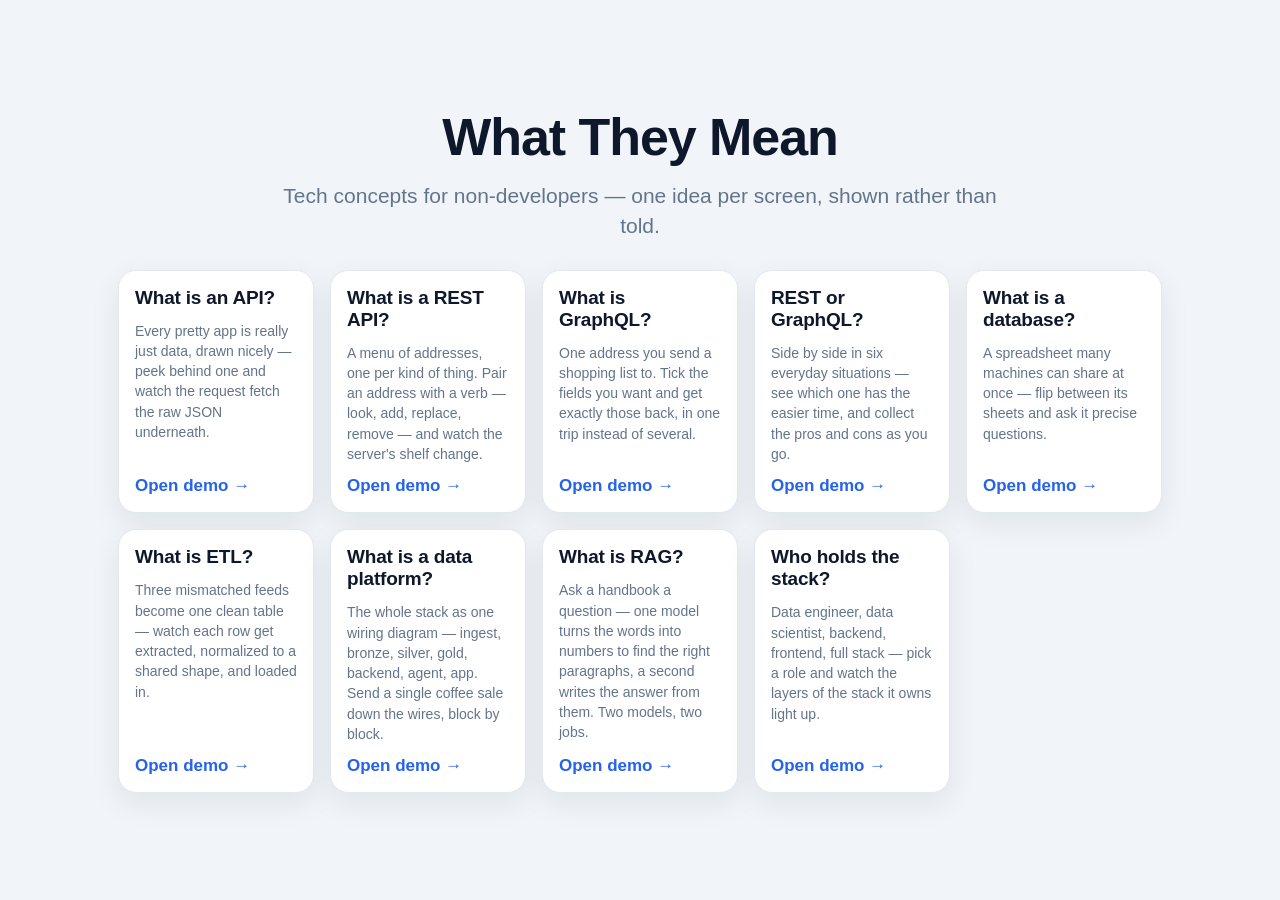
==== web/index.html @ 6248f77b "Add a REST vs GraphQL side-by-side page Six everyday situations; each one crowns the side with the e" ====
<!DOCTYPE html>
<html lang="en">
<head>
  <meta charset="UTF-8" />
  <meta name="viewport" content="width=device-width, initial-scale=1.0" />
  <title>What They Mean</title>
  <link rel="icon" href="./favicon.svg" type="image/svg+xml" />
  <link rel="stylesheet" href="./styles.css" />
</head>
<body>
  <main class="menu">
    <header class="menu-head">
      <h1>What They Mean</h1>
      <p>Tech concepts for non-developers — one idea per screen, shown rather than told.</p>
    </header>
    <nav class="cards">
      <a class="card" href="api/">
        <h2>What is an API?</h2>
        <p class="card-lead">Every pretty app is really just data, drawn nicely — peek behind one and watch the request fetch the raw JSON underneath.</p>
        <span class="card-go">Open demo →</span>
      </a>
      <a class="card" href="rest/">
        <h2>What is a REST API?</h2>
        <p class="card-lead">A menu of addresses, one per kind of thing. Pair an address with a verb — look, add, replace, remove — and watch the server's shelf change.</p>
        <span class="card-go">Open demo →</span>
      </a>
      <a class="card" href="graphql/">
        <h2>What is GraphQL?</h2>
        <p class="card-lead">One address you send a shopping list to. Tick the fields you want and get exactly those back, in one trip instead of several.</p>
        <span class="card-go">Open demo →</span>
      </a>
      <a class="card" href="rest-vs-graphql/">
        <h2>REST or GraphQL?</h2>
        <p class="card-lead">Side by side in six everyday situations — see which one has the easier time, and collect the pros and cons as you go.</p>
        <span class="card-go">Open demo →</span>
      </a>
      <a class="card" href="db/">
        <h2>What is a database?</h2>
        <p class="card-lead">A spreadsheet many machines can share at once — flip between its sheets and ask it precise questions.</p>
        <span class="card-go">Open demo →</span>
      </a>
      <a class="card" href="etl/">
        <h2>What is ETL?</h2>
        <p class="card-lead">Three mismatched feeds become one clean table — watch each row get extracted, normalized to a shared shape, and loaded in.</p>
        <span class="card-go">Open demo →</span>
      </a>
      <a class="card" href="platform/">
        <h2>What is a data platform?</h2>
        <p class="card-lead">The whole stack as one wiring diagram — ingest, bronze, silver, gold, backend, agent, app. Send a single coffee sale down the wires, block by block.</p>
        <span class="card-go">Open demo →</span>
      </a>
      <a class="card" href="rag/">
        <h2>What is RAG?</h2>
        <p class="card-lead">Ask a handbook a question — one model turns the words into numbers to find the right paragraphs, a second writes the answer from them. Two models, two jobs.</p>
        <span class="card-go">Open demo →</span>
      </a>
      <a class="card" href="roles/">
        <h2>Who holds the stack?</h2>
        <p class="card-lead">Data engineer, data scientist, backend, frontend, full stack — pick a role and watch the layers of the stack it owns light up.</p>
        <span class="card-go">Open demo →</span>
      </a>
    </nav>
  </main>
</body>
</html>
---- web/styles.css ----
:root {
  --bg: #f1f5f9;
  --ink: #0f172a;
  --muted: #64748b;
  --line: #e2e8f0;
  --accent: #2563eb;
  font-family: -apple-system, BlinkMacSystemFont, "Segoe UI", Roboto, Helvetica, Arial, sans-serif;
}
* { box-sizing: border-box; }
html, body { margin: 0; min-height: 100%; }
body { color: var(--ink); background: var(--bg); }

.menu {
  min-height: 100vh;
  display: flex;
  flex-direction: column;
  align-items: center;
  justify-content: center;
  gap: 28px;
  padding: 32px 20px;
}
.menu-head { text-align: center; max-width: 720px; }
.menu-head h1 { margin: 0 0 14px; font-size: 52px; letter-spacing: -0.02em; }
.menu-head p { margin: 0; color: var(--muted); font-size: 21px; line-height: 1.45; }

/* Columns fall out of the available width, so adding a demo needs no retuning
   here: five across on a laptop, fewer on a tablet, one on a phone. */
.cards {
  display: grid;
  grid-template-columns: repeat(auto-fit, minmax(180px, 196px));
  justify-content: center;
  gap: 16px;
  width: 100%;
  max-width: 1060px;
}
@media (max-width: 720px) {
  .menu-head h1 { font-size: 44px; }
  .menu-head p { font-size: 19px; }
}

.card {
  display: flex;
  flex-direction: column;
  gap: 12px;
  padding: 16px;
  background: #fff;
  border: 1px solid var(--line);
  border-radius: 18px;
  box-shadow: 0 10px 30px rgba(15, 23, 42, 0.08);
  text-decoration: none;
  color: inherit;
  transition: transform 0.15s, box-shadow 0.15s;
}
.card:hover {
  transform: translateY(-3px);
  box-shadow: 0 16px 40px rgba(15, 23, 42, 0.14);
}
.card h2 { margin: 0; font-size: 19px; letter-spacing: -0.01em; }
.card-lead { margin: 0; color: var(--muted); font-size: 14px; line-height: 1.45; flex: 1; }

.card-go {
  margin-top: auto;
  font-size: 17px;
  font-weight: 700;
  color: var(--accent);
}
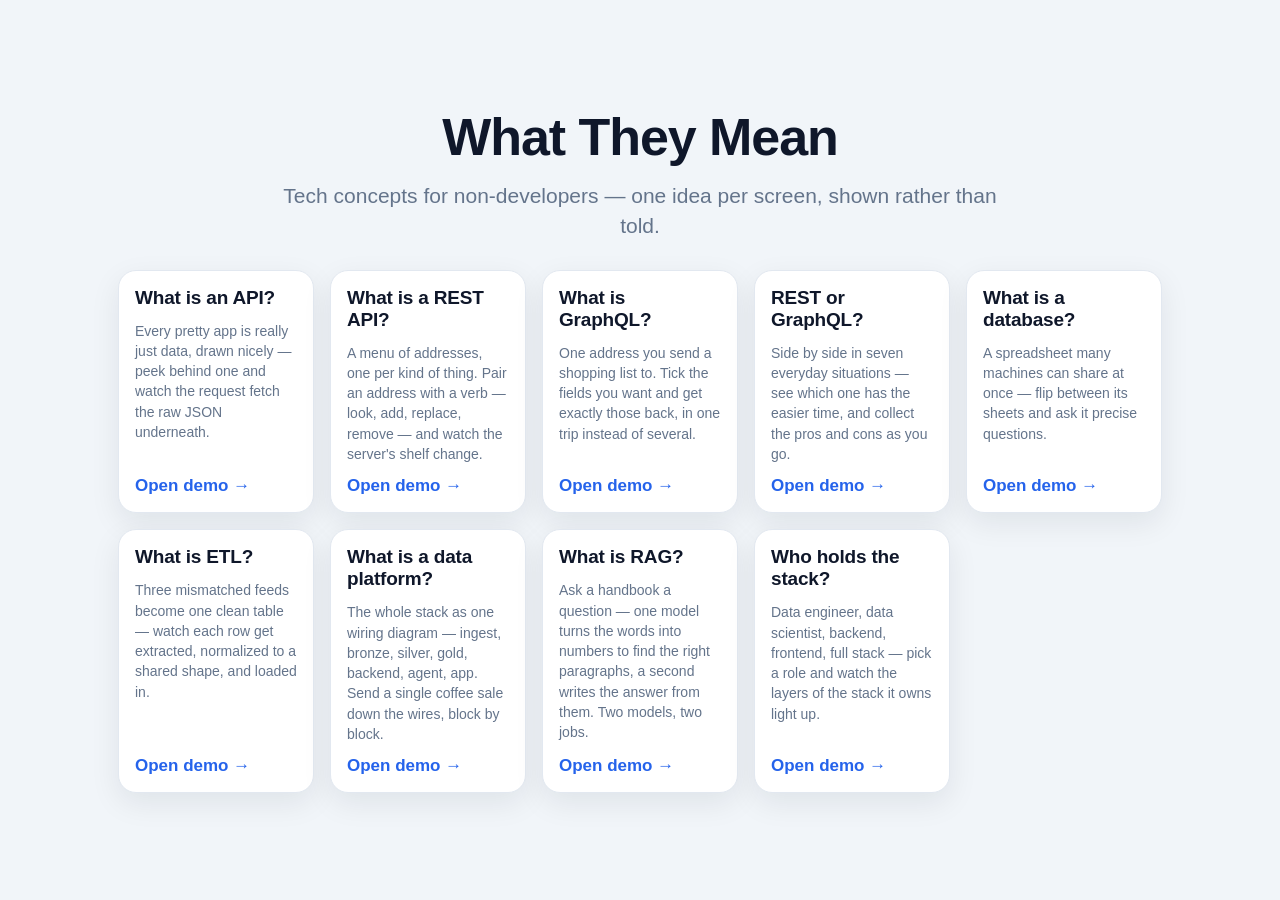
==== commit bd9878c5: "rest-vs-graphql: relationships get their own situation Following links (recipe → author → their reci" ====
--- a/web/index.html
+++ b/web/index.html
@@ -31,7 +31,7 @@
       </a>
       <a class="card" href="rest-vs-graphql/">
         <h2>REST or GraphQL?</h2>
-        <p class="card-lead">Side by side in six everyday situations — see which one has the easier time, and collect the pros and cons as you go.</p>
+        <p class="card-lead">Side by side in seven everyday situations — see which one has the easier time, and collect the pros and cons as you go.</p>
         <span class="card-go">Open demo →</span>
       </a>
       <a class="card" href="db/">
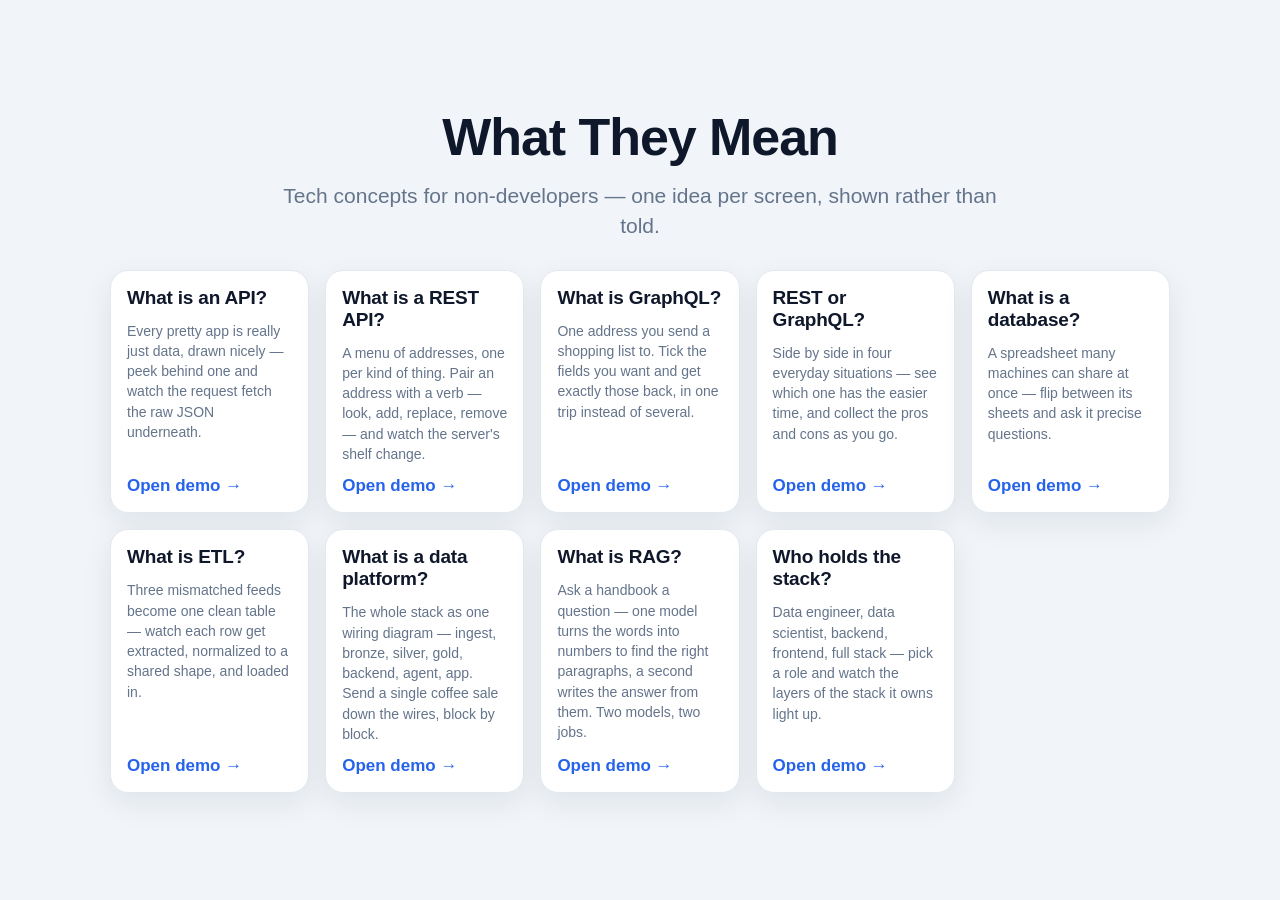
==== commit 26b956ea: "rest-vs-graphql: four situations instead of seven Keep two each: GraphQL wins on asking for just the" ====
--- a/web/index.html
+++ b/web/index.html
@@ -31,7 +31,7 @@
       </a>
       <a class="card" href="rest-vs-graphql/">
         <h2>REST or GraphQL?</h2>
-        <p class="card-lead">Side by side in seven everyday situations — see which one has the easier time, and collect the pros and cons as you go.</p>
+        <p class="card-lead">Side by side in four everyday situations — see which one has the easier time, and collect the pros and cons as you go.</p>
         <span class="card-go">Open demo →</span>
       </a>
       <a class="card" href="db/">
--- a/web/styles.css
+++ b/web/styles.css
@@ -27,7 +27,7 @@
    here: five across on a laptop, fewer on a tablet, one on a phone. */
 .cards {
   display: grid;
-  grid-template-columns: repeat(auto-fit, minmax(180px, 196px));
+  grid-template-columns: repeat(auto-fit, minmax(180px, 1fr));
   justify-content: center;
   gap: 16px;
   width: 100%;
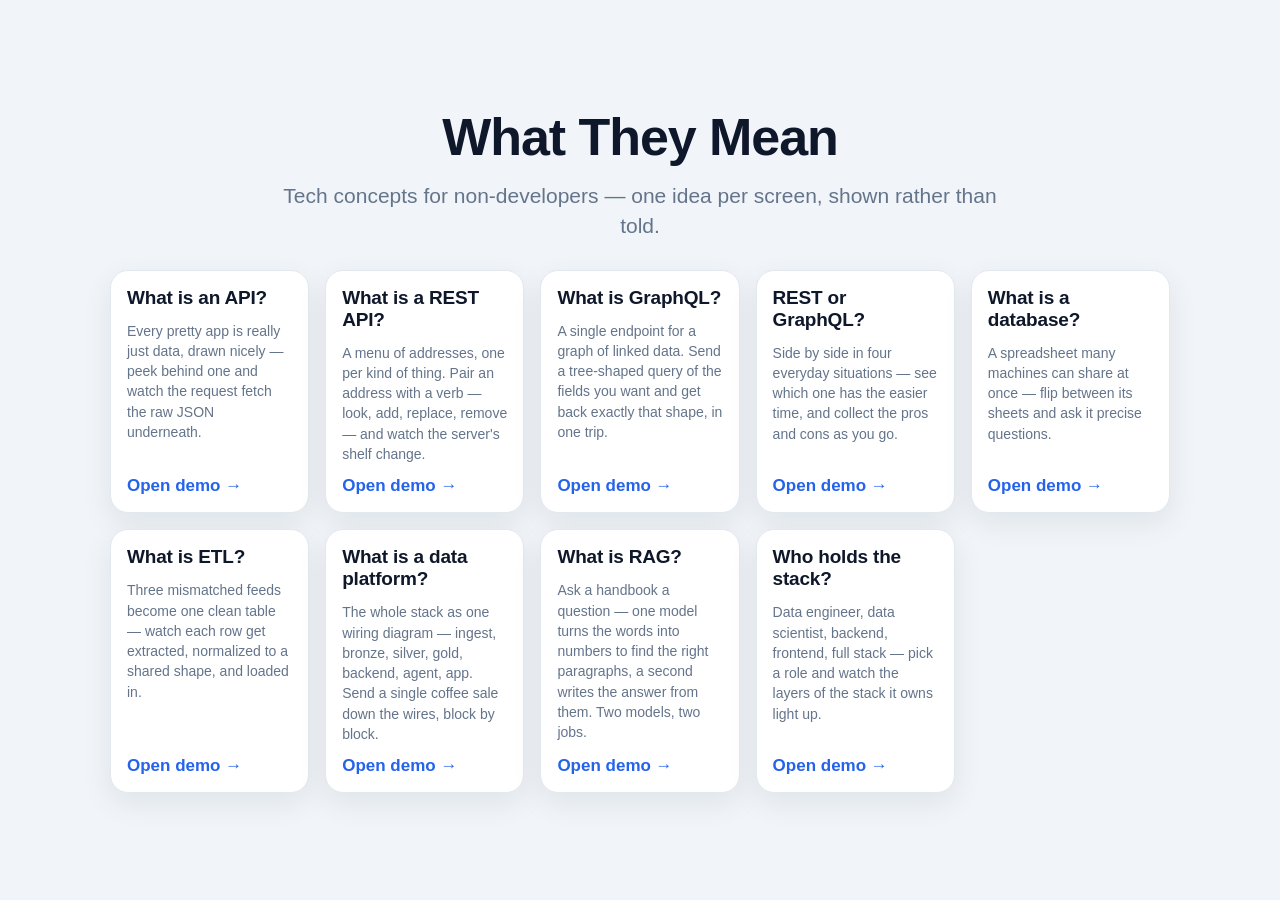
==== commit 7c8f6b23: "GraphQL card: say what it is, drop the 'instead of' contrast Co-Authored-By: Claude Opus 5.5 <norepl" ====
--- a/web/index.html
+++ b/web/index.html
@@ -26,7 +26,7 @@
       </a>
       <a class="card" href="graphql/">
         <h2>What is GraphQL?</h2>
-        <p class="card-lead">One address you send a shopping list to. Tick the fields you want and get exactly those back, in one trip instead of several.</p>
+        <p class="card-lead">A single endpoint for a graph of linked data. Send a tree-shaped query of the fields you want and get back exactly that shape, in one trip.</p>
         <span class="card-go">Open demo →</span>
       </a>
       <a class="card" href="rest-vs-graphql/">
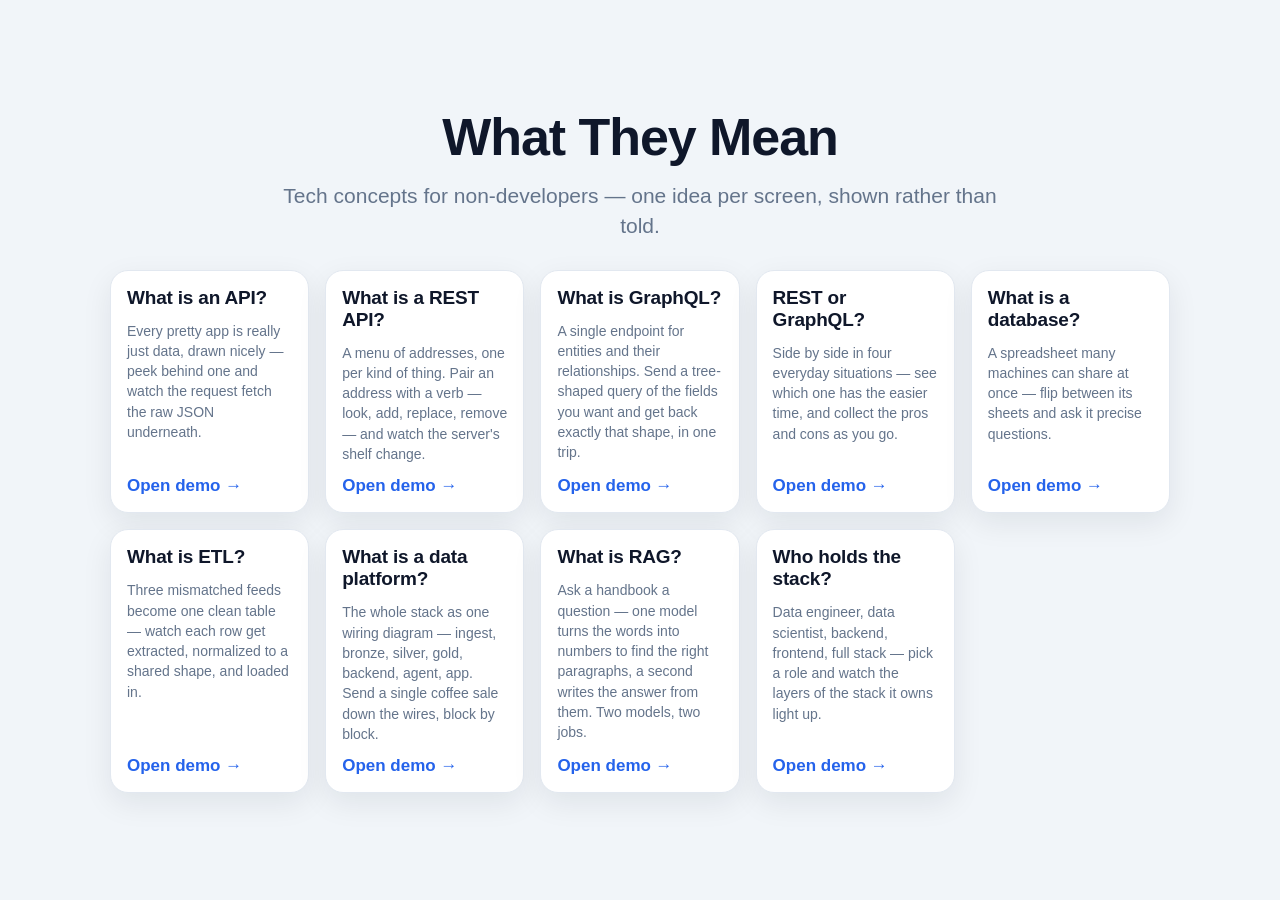
==== commit 93b6adaa: "GraphQL copy: single endpoint for entities and their relationships Co-Authored-By: Claude Opus 5.5 <" ====
--- a/web/index.html
+++ b/web/index.html
@@ -26,7 +26,7 @@
       </a>
       <a class="card" href="graphql/">
         <h2>What is GraphQL?</h2>
-        <p class="card-lead">A single endpoint for a graph of linked data. Send a tree-shaped query of the fields you want and get back exactly that shape, in one trip.</p>
+        <p class="card-lead">A single endpoint for entities and their relationships. Send a tree-shaped query of the fields you want and get back exactly that shape, in one trip.</p>
         <span class="card-go">Open demo →</span>
       </a>
       <a class="card" href="rest-vs-graphql/">
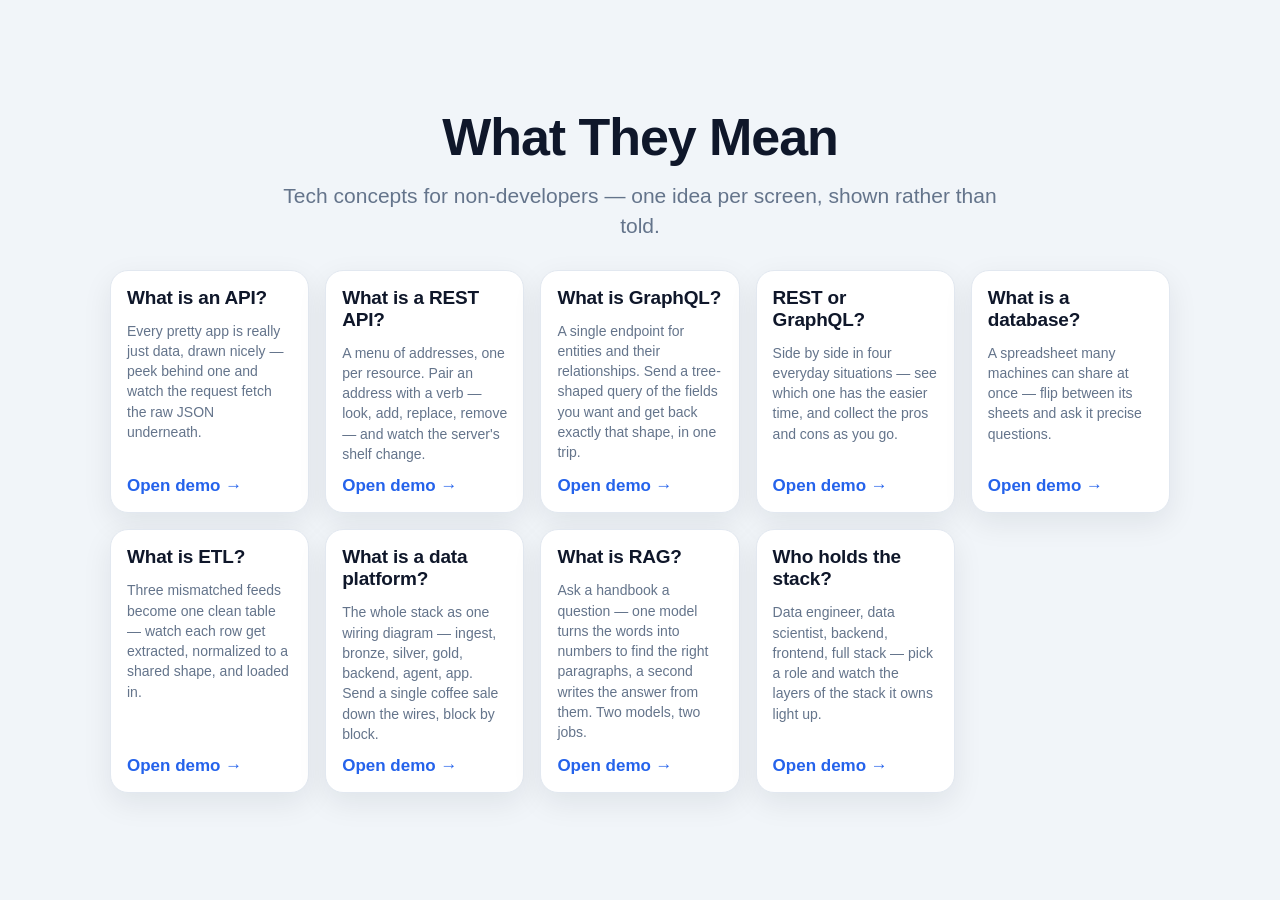
==== commit 6d914785: "index: REST card says one address per resource Co-Authored-By: Claude Opus 5.5 <noreply@anthropic.co" ====
--- a/web/index.html
+++ b/web/index.html
@@ -21,7 +21,7 @@
       </a>
       <a class="card" href="rest/">
         <h2>What is a REST API?</h2>
-        <p class="card-lead">A menu of addresses, one per kind of thing. Pair an address with a verb — look, add, replace, remove — and watch the server's shelf change.</p>
+        <p class="card-lead">A menu of addresses, one per resource. Pair an address with a verb — look, add, replace, remove — and watch the server's shelf change.</p>
         <span class="card-go">Open demo →</span>
       </a>
       <a class="card" href="graphql/">
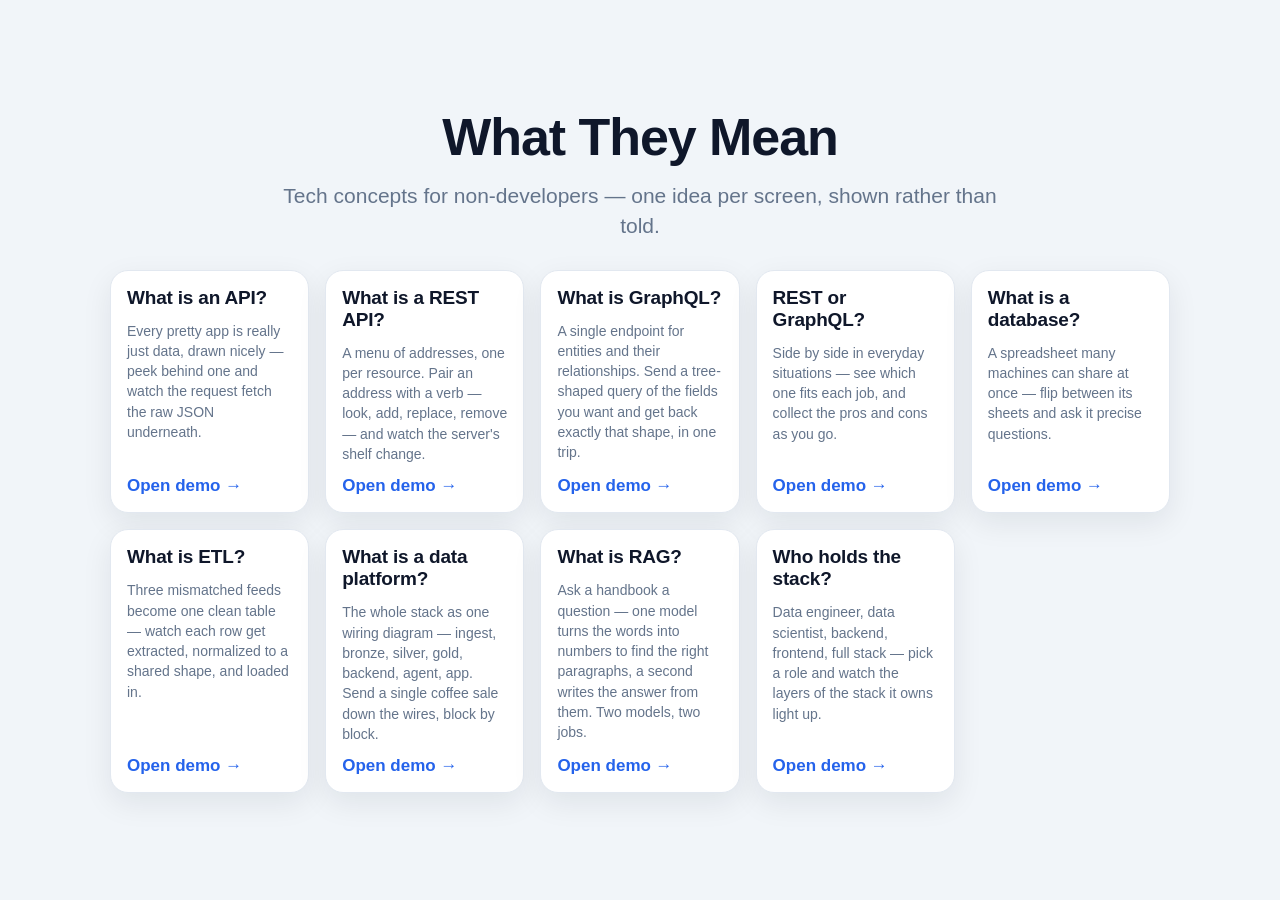
==== commit cd5a4baa: "Comparison: frame as fit, not winners Co-Authored-By: Claude Fable 5.1 <noreply@anthropic.com> Claud" ====
--- a/web/index.html
+++ b/web/index.html
@@ -31,7 +31,7 @@
       </a>
       <a class="card" href="rest-vs-graphql/">
         <h2>REST or GraphQL?</h2>
-        <p class="card-lead">Side by side in four everyday situations — see which one has the easier time, and collect the pros and cons as you go.</p>
+        <p class="card-lead">Side by side in everyday situations — see which one fits each job, and collect the pros and cons as you go.</p>
         <span class="card-go">Open demo →</span>
       </a>
       <a class="card" href="db/">
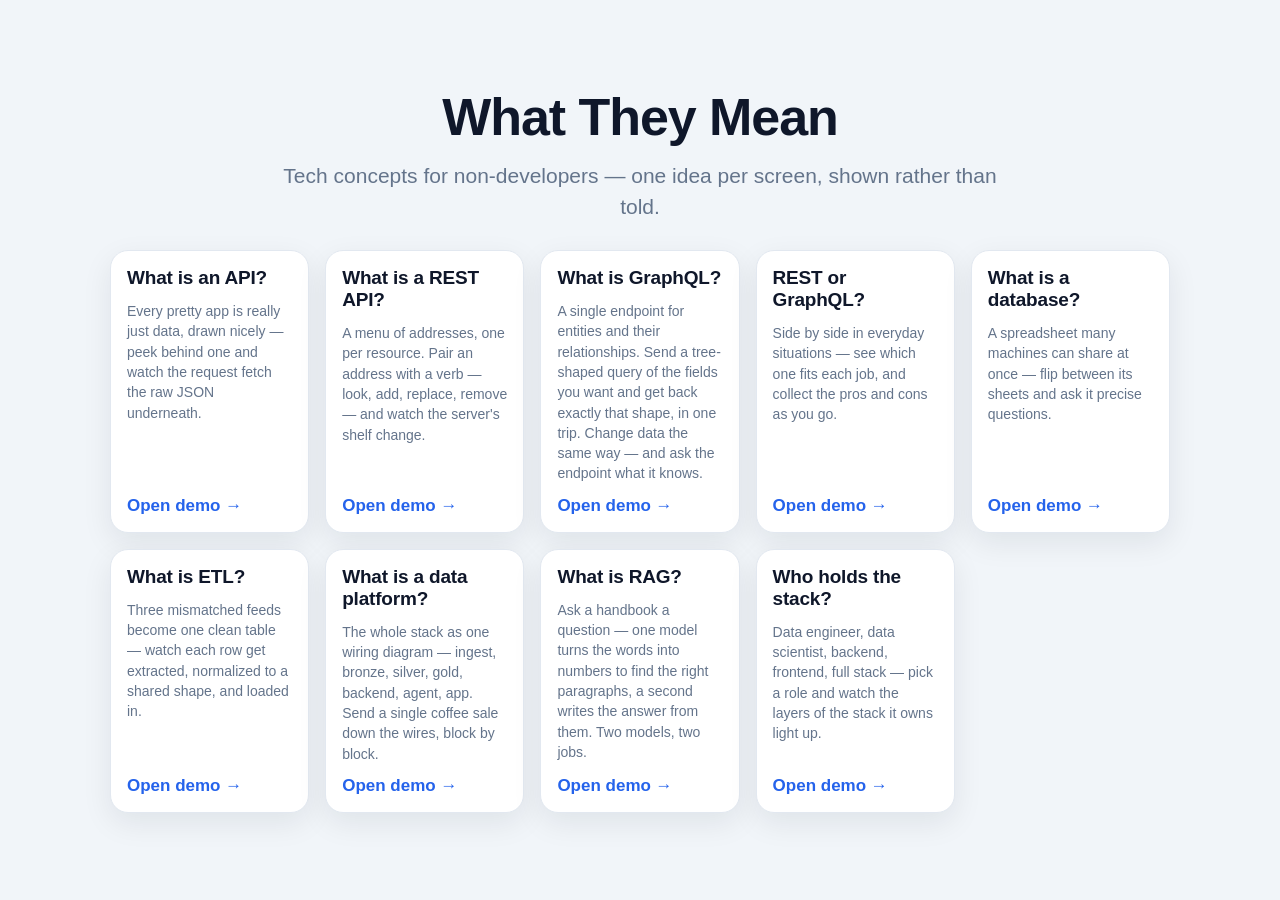
==== commit b7edc19d: "home: GraphQL card mentions mutations and introspection Co-Authored-By: Claude Fable 5.1 <noreply@an" ====
--- a/web/index.html
+++ b/web/index.html
@@ -26,7 +26,7 @@
       </a>
       <a class="card" href="graphql/">
         <h2>What is GraphQL?</h2>
-        <p class="card-lead">A single endpoint for entities and their relationships. Send a tree-shaped query of the fields you want and get back exactly that shape, in one trip.</p>
+        <p class="card-lead">A single endpoint for entities and their relationships. Send a tree-shaped query of the fields you want and get back exactly that shape, in one trip. Change data the same way — and ask the endpoint what it knows.</p>
         <span class="card-go">Open demo →</span>
       </a>
       <a class="card" href="rest-vs-graphql/">
